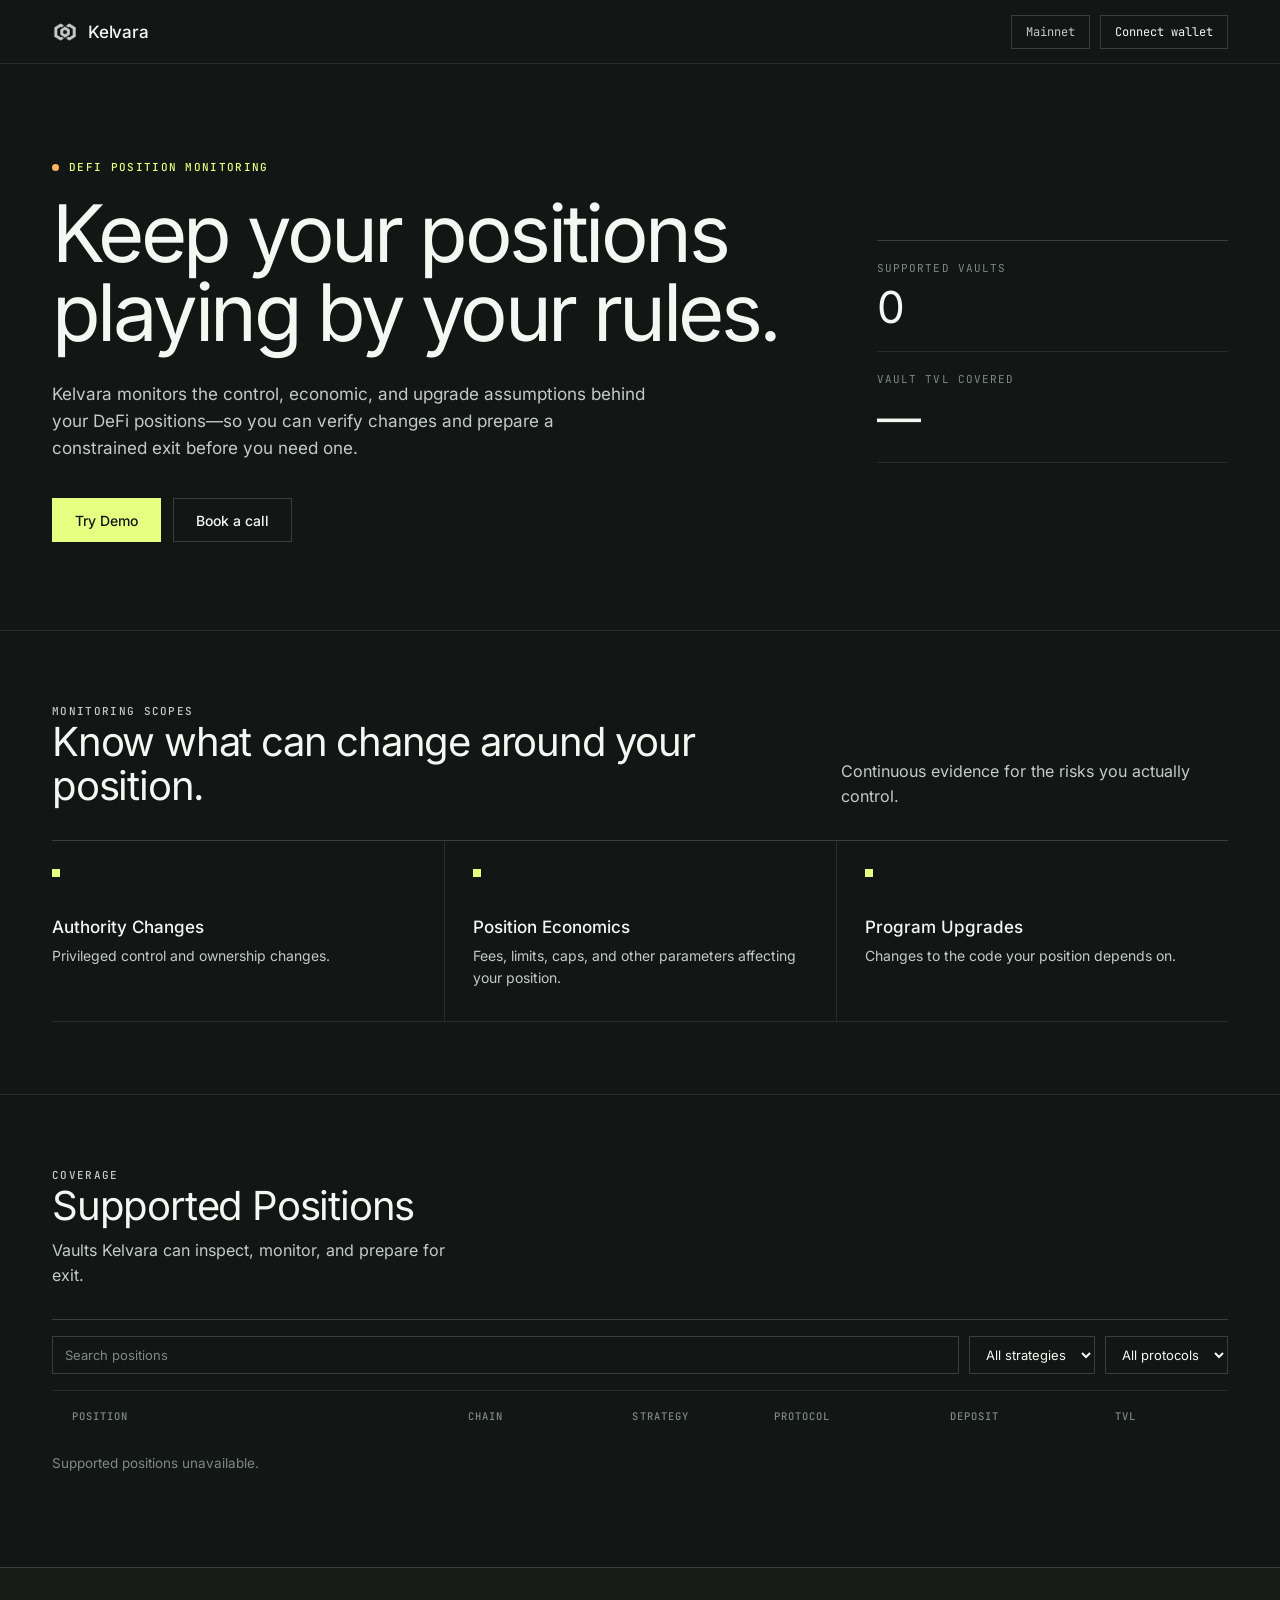
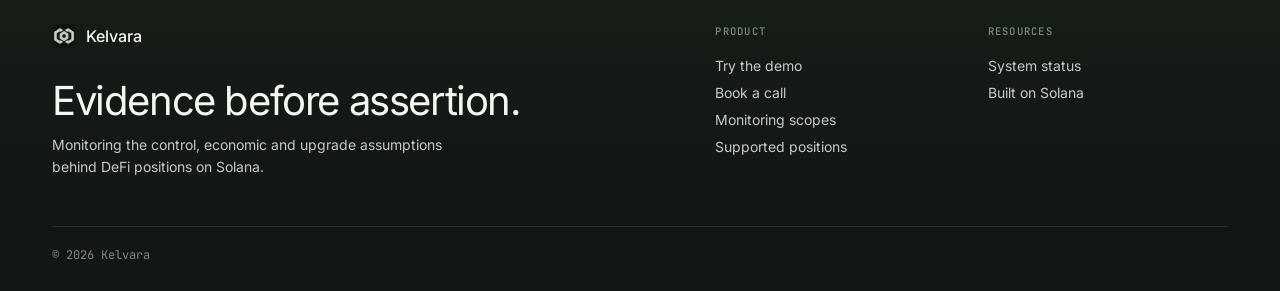
==== index.html @ 52c3aee7 "publish UI from kelvara-app b5fe3812583f861481643c2829b41bb8bdb9f8e6 Exported by scripts/generate-ui" ====
<!doctype html>
<html lang="en">
<head>
<meta charset="utf-8"><meta name="viewport" content="width=device-width,initial-scale=1">
<title>Kelvara — Monitoring critical onchain infrastructure.</title>
<link rel="icon" href="/icon.png" type="image/png">
<link rel="icon" href="/favicon.svg?v=theme-1" type="image/svg+xml">
<script src="/assets/posthog.js"></script>
<style>
/* Landing in the console's Carbon Plain theme: one Carbon surface, hairline rules, Citron accent, Inter and JetBrains Mono. */
@font-face{font-family:"Inter";font-weight:400;font-display:swap;src:url(/assets/fonts/inter-latin-400-normal.woff2) format("woff2")}
@font-face{font-family:"Inter";font-weight:500;font-display:swap;src:url(/assets/fonts/inter-latin-500-normal.woff2) format("woff2")}
@font-face{font-family:"JetBrains Mono";font-weight:400;font-display:swap;src:url(/assets/fonts/jetbrains-mono-latin-400-normal.woff2) format("woff2")}
@font-face{font-family:"JetBrains Mono";font-weight:500;font-display:swap;src:url(/assets/fonts/jetbrains-mono-latin-500-normal.woff2) format("woff2")}
:root{--night:#121716;--panel:#161c1a;--raise:#252D29;--bone:#F5F7F2;--text:#C4CBC6;--dim:#7D8983;--hair:rgba(196,203,198,.12);--hair2:rgba(196,203,198,.22);--accent:#E7FF81;--warn:#FFB45E;--alarm:#FF4D4D;--sans:"Inter",ui-sans-serif,system-ui,-apple-system,"Segoe UI",sans-serif;--mono:"JetBrains Mono",ui-monospace,SFMono-Regular,Menlo,monospace;--max:1240px;color-scheme:dark}
*{box-sizing:border-box}
html{scroll-behavior:smooth}
body{margin:0;background:var(--night);color:var(--text);font-family:var(--sans);-webkit-font-smoothing:antialiased}
a{color:inherit;text-decoration:none}
button,input,select{font:inherit;color:inherit}
:focus-visible{outline:2px solid var(--accent);outline-offset:2px}
.wrap{max-width:var(--max);margin:auto;padding:0 32px}

/* Top bar: wordmark, network tag and wallet, as in the console. */
.topbar{height:64px;border-bottom:1px solid var(--hair);display:flex;align-items:center;justify-content:space-between;max-width:none;padding:0 max(32px,calc((100% - var(--max))/2 + 32px))}
.wordmark{display:flex;align-items:center;gap:10px;font-weight:500;font-size:17px;color:var(--bone);letter-spacing:-.01em}
.mark{width:26px;height:26px;border-radius:6px}
.nav{display:flex;align-items:center;gap:10px}
.tag,.wallet-chip{display:inline-flex;align-items:center;min-height:34px;padding:0 14px;border:1px solid var(--hair2);border-radius:0;background:none;color:var(--bone);font:12px var(--mono);cursor:pointer}
.tag{color:var(--text)}
:is(.tag,.wallet-chip):hover{border-color:var(--accent)}
.wallet-control{display:flex;align-items:center;gap:8px}
.wallet-control>#wallet-chip-address{font:12px var(--mono);color:var(--text)}
.wallet-control>#wallet-disconnect{border:0;background:none;color:var(--dim);font:11px var(--mono);cursor:pointer}
.wallet-control>#wallet-disconnect:hover{color:var(--bone)}

/* Hero: statement on the left, live catalog figures on the right. */
.hero{display:grid;grid-template-columns:minmax(0,1.5fr) minmax(280px,.7fr);gap:72px;align-items:center;padding-top:96px;padding-bottom:88px}
.eyebrow,.kicker{display:flex;align-items:center;gap:10px;margin:0 0 20px;font:500 11px var(--mono);letter-spacing:.12em;text-transform:uppercase;color:var(--accent)}
.kicker{color:var(--dim);margin-bottom:14px}
.landing-health-dot{width:7px;height:7px;border-radius:50%;background:var(--dim)}
.landing-health-dot[data-state="running"]{background:var(--accent);box-shadow:0 0 0 3px rgba(231,255,129,.16)}
.landing-health-dot[data-state="error"]{background:var(--warn)}
h1{max-width:820px;margin:0;font-weight:400;font-size:clamp(44px,6.2vw,84px);line-height:1;letter-spacing:-.045em;color:var(--bone)}
.lead{max-width:600px;margin:28px 0 0;font-size:17px;line-height:1.6;color:var(--text)}
.hero-actions{display:flex;flex-wrap:wrap;align-items:center;gap:12px;margin-top:36px}
.button{display:inline-flex;align-items:center;justify-content:center;min-height:44px;padding:0 22px;border:1px solid var(--hair2);border-radius:0;background:none;color:var(--bone);font:500 14px var(--sans);cursor:pointer;transition:border-color .15s,background-color .15s,color .15s}
.button:hover{border-color:var(--accent)}
#live-demo{border-color:var(--accent);background:var(--accent);color:var(--night)}
#live-demo:hover{background:#f0ffad}
.button:disabled{opacity:.45;cursor:not-allowed}
.metric-stack{display:grid;border-top:1px solid var(--hair2)}
.metric{padding:20px 0 22px;border-bottom:1px solid var(--hair)}
.metric-label{display:block;font:11px var(--mono);letter-spacing:.1em;text-transform:uppercase;color:var(--dim)}
.metric strong{display:block;margin-top:10px;font-weight:400;font-size:44px;line-height:1;letter-spacing:-.03em;color:var(--bone)}
.metric small{display:block;margin-top:8px;font:12px var(--mono);color:var(--dim)}
.metric small:empty{display:none}

/* Sections: mono kicker, plain heading, hairline above. */
.section{border-top:1px solid var(--hair);padding:72px 0}
.section-head{display:flex;justify-content:space-between;align-items:end;gap:32px;margin-bottom:32px}
.section h2{margin:0;font-weight:400;font-size:clamp(28px,3.4vw,40px);line-height:1.1;letter-spacing:-.03em;color:var(--bone)}
.section-head p{max-width:400px;margin:0;color:var(--text);line-height:1.55}
.section-head>div>p:not(.kicker){margin-top:10px}

/* Monitoring scopes: three columns divided by hairlines. */
.scopes{display:grid;grid-template-columns:repeat(3,minmax(0,1fr));border-top:1px solid var(--hair2);border-bottom:1px solid var(--hair)}
.scope{padding:28px 28px 32px 0}
.scope+.scope{padding-left:28px;border-left:1px solid var(--hair)}
.scope-dot{display:block;width:8px;height:8px;background:var(--accent)}
.scope h3{margin:40px 0 8px;font-weight:500;font-size:17px;color:var(--bone)}
.scope p{margin:0;font-size:14px;line-height:1.55;color:var(--text)}

/* Supported positions catalog. */
.catalog{border-top:1px solid var(--hair2)}
.catalog-tools{display:flex;gap:10px;padding:16px 0;border-bottom:1px solid var(--hair)}
.catalog-tools input,.catalog-tools select{min-height:38px;padding:0 12px;border:1px solid var(--hair2);border-radius:0;background:var(--night);color:var(--bone);font-size:13px;outline:none}
.catalog-tools input{flex:1}
.catalog-tools input::placeholder{color:var(--dim)}
.catalog-tools :is(input,select):focus{border-color:var(--accent)}
.table{width:100%;border-collapse:separate;border-spacing:0 8px;margin-top:4px;table-layout:fixed}
.table th,.table td{padding:18px 16px;text-align:left;vertical-align:middle;font-size:13.5px;color:var(--bone)}
.table td{border-block:1px solid var(--hair);background:#161c1a;transition:background-color .15s,border-color .15s}
.table td:first-child{border-left:1px solid var(--hair)}
.table td:last-child{border-right:1px solid var(--hair)}
.table th{padding-top:6px;padding-bottom:0;font:500 10.5px var(--mono);letter-spacing:.1em;text-transform:uppercase;color:var(--dim)}
.table tbody tr:hover td{background:#1a211f;border-color:var(--hair2)}
.table tbody tr:hover td:first-child{box-shadow:inset 2px 0 0 var(--accent)}
.table td small{display:block;margin-top:4px;font:12px var(--mono);color:var(--dim)}
.table td>img,.table td>a>img{flex:0 0 28px;width:28px;height:28px;padding:0;border-radius:0;background:none;object-fit:contain}
.table td>a{display:inline-flex;align-items:center;gap:10px}
.table td>a:hover{color:var(--accent)}
.table td:nth-child(6){font:13.5px var(--mono)}
.inline-cell{display:inline-flex;align-items:center;gap:8px}
.inline-cell img{width:18px;height:18px}
.coverage-unknown{color:var(--dim);font-size:12px}
.mobile-position-list,.mobile-position-more{display:none}
.empty{padding:24px 0;font-size:13.5px;color:var(--dim)}
@media(min-width:761px){.table th:nth-child(1),.table td:nth-child(1){width:34%}
.table th:nth-child(2),.table td:nth-child(2){width:14%}
.table th:nth-child(3),.table td:nth-child(3){width:12%}
.table th:nth-child(4),.table td:nth-child(4){width:15%}
.table th:nth-child(5),.table td:nth-child(5){width:14%}
.table th:nth-child(6),.table td:nth-child(6){width:11%}
.table th:first-child{padding-left:20px}
.table td:first-child{position:relative;padding-left:72px}
.table td:first-child>img{position:absolute;left:20px;top:50%;width:38px;height:38px;padding:7px;transform:translateY(-50%)}
.table td:last-child{padding-right:20px}
.table td:first-child>span,.table td:first-child>small{display:block;white-space:nowrap;overflow:hidden;text-overflow:ellipsis}
.table td:nth-child(2),.table td:nth-child(4),.table td:nth-child(5){white-space:nowrap}
.table td:nth-child(2)>img,.table td:nth-child(5)>img{vertical-align:middle;margin-right:10px}
}

/* Footer: brand statement, product and resource links, then copyright and API status. */
.footer{border-top:1px solid var(--hair2);background:linear-gradient(180deg,rgba(231,255,129,.025),transparent 240px)}
.footer-inner{max-width:var(--max);margin:0 auto;padding:56px 32px 28px}
.footer-top{display:grid;grid-template-columns:minmax(0,1.2fr) minmax(0,1fr);gap:48px;padding-bottom:48px}
.footer-brand{display:inline-flex;align-items:center;gap:10px;font-weight:500;font-size:16px;color:var(--bone)}
.footer-brand img{width:24px;height:24px;border-radius:6px}
.footer-statement{margin:28px 0 12px;font-size:clamp(28px,3.2vw,40px);line-height:1.05;letter-spacing:-.035em;color:var(--bone)}
.footer-left .footer-copy{max-width:420px;font:14px/1.55 var(--sans);color:var(--text)}
.footer-cols{display:grid;grid-template-columns:repeat(2,minmax(0,1fr));gap:32px}
.footer-cols h3{margin:0 0 14px;font:500 10.5px var(--mono);letter-spacing:.12em;text-transform:uppercase;color:var(--dim)}
.footer-cols :is(a,button){display:flex;align-items:center;gap:8px;width:fit-content;padding:5px 0;border:0;background:none;color:var(--text);font-size:14px;text-align:left;cursor:pointer}
.footer-cols :is(a,button):hover{color:var(--accent)}
.footer-solana img{width:16px;height:12px;object-fit:contain}
.footer-bottom{display:flex;justify-content:space-between;align-items:center;gap:20px;padding-top:20px;border-top:1px solid var(--hair)}
.footer-copy{margin:0;font:12px var(--mono);color:var(--dim)}

/* Network and wallet dialogs, as in the console: labelled head, options with icon, copy and arrow. */
.wallet-modal{position:fixed;inset:0;z-index:10;display:grid;place-items:center;padding:16px;background:rgba(8,11,10,.76);backdrop-filter:blur(4px)}
.wallet-modal[hidden],.wallet-control [hidden]{display:none}
.wallet-panel{position:relative;width:min(460px,100%);border:1px solid var(--hair2);background:var(--panel);box-shadow:0 24px 60px rgba(0,0,0,.45)}
.panel-head{padding:22px 56px 18px 24px;border-bottom:1px solid var(--hair)}
.panel-head small{display:block;margin-bottom:8px;font:500 10.5px var(--mono);letter-spacing:.12em;text-transform:uppercase;color:var(--accent)}
.panel-head h2{margin:0;font-weight:400;font-size:22px;letter-spacing:-.02em;color:var(--bone)}
.panel-head p{margin:6px 0 0;font-size:13.5px;line-height:1.5;color:var(--text)}
.panel-head p:empty{display:none}
.wallet-options{display:grid;gap:2px;padding:8px}
.wallet-options button{display:grid;grid-template-columns:28px minmax(0,1fr) 16px;align-items:center;gap:14px;min-height:60px;padding:10px 14px;border:1px solid transparent;background:none;color:var(--bone);font-size:14.5px;text-align:left;cursor:pointer}
.wallet-options button:hover{border-color:var(--hair2);background:rgba(196,203,198,.035)}
.wallet-options button[aria-current="true"]{border-color:rgba(231,255,129,.45);background:rgba(231,255,129,.04)}
.wallet-options button[aria-current="true"] .option-arrow{font-size:0}
.wallet-options button[aria-current="true"] .option-arrow:before{content:"✓";font-size:14px;color:var(--accent)}
#wallet-selector .wallet-options button:after{content:"→";color:var(--dim)}
#wallet-selector .wallet-options button:hover:after{color:var(--accent)}
.wallet-options img{width:28px;height:28px}
.option-icon{display:grid;place-items:center;width:28px;height:28px;border:1px solid var(--hair2);color:var(--text)}
.option-icon svg{width:15px;height:15px;fill:none;stroke:currentColor;stroke-width:1.6}
.option-copy strong{display:block;font-weight:400;font-size:14.5px;color:var(--bone)}
.option-copy small{display:block;margin-top:3px;font:12px var(--mono);color:var(--dim)}
.option-arrow{text-align:right;color:var(--dim)}
.wallet-options button:hover :is(.option-arrow,.option-icon){color:var(--accent)}
#network-selector-status{margin:0;padding:0 24px 16px;font:12px var(--mono);color:var(--dim)}
#network-selector-status:empty{display:none}
.wallet-close{position:absolute;top:16px;right:16px;width:32px;height:32px;border:0;background:none;color:var(--dim);font-size:22px;cursor:pointer}
.wallet-close:hover{color:var(--bone)}

@media(max-width:1000px){.hero{grid-template-columns:1fr;gap:48px;padding-top:64px;padding-bottom:64px}
.metric-stack{grid-template-columns:repeat(2,minmax(0,1fr))}
.metric+.metric{padding-left:24px;border-left:1px solid var(--hair)}
}
@media(max-width:760px){.wrap{padding-left:20px;padding-right:20px}
.topbar{position:sticky;top:0;z-index:9;height:60px;padding:0 20px;background:rgba(18,23,22,.92);backdrop-filter:blur(12px)}
.tag{padding:0 10px}
.nav{gap:8px}
.wallet-chip{padding:0 12px}
.hero{padding-top:44px;padding-bottom:48px;gap:36px}
h1{font-size:40px}
.lead{margin-top:20px;font-size:16px}
.hero-actions{margin-top:28px}
.hero-actions .button{flex:1 1 140px;padding:0 14px;white-space:nowrap}
.metric strong{font-size:34px}
.section{padding:48px 0}
.section-head{display:block;margin-bottom:24px}
.section-head>p{margin-top:10px}
.scopes{grid-template-columns:1fr}
.scope,.scope+.scope{padding:22px 0;border-left:0}
.scope+.scope{border-top:1px solid var(--hair)}
.scope h3{margin-top:18px}
.catalog-tools,.table{display:none}
.mobile-position-list{display:grid;gap:8px;padding-top:16px}
.mobile-position-row{display:grid;grid-template-columns:38px minmax(0,1fr);gap:14px;align-items:center;padding:14px 16px;border:1px solid var(--hair);background:#161c1a}
.mobile-position-row img{width:38px;height:38px;padding:0;background:none;object-fit:contain}
.mobile-position-row strong,.mobile-position-row small{display:block}
.mobile-position-row strong{font-weight:400;font-size:15px;color:var(--bone)}
.mobile-position-row small{margin-top:4px;font:12px var(--mono);color:var(--dim)}
.mobile-position-more:not([hidden]){display:flex;align-items:center;justify-content:center;width:100%;min-height:44px;margin-top:16px;border:1px solid var(--hair2);background:none;color:var(--bone);font-size:14px;cursor:pointer}
.footer-inner{padding:40px 20px 24px}
.footer-top{grid-template-columns:1fr;gap:36px;padding-bottom:36px}
.footer-statement{margin-top:20px}
.footer-bottom{flex-direction:column;align-items:flex-start;gap:10px}
/* Phones: every control at least 44px tall. */
:is(.wordmark,.tag,.wallet-chip,.footer-brand){min-height:44px}
.footer-cols :is(a,button){min-height:44px;padding:0}
}
@media(prefers-reduced-motion:reduce){html{scroll-behavior:auto}
*{animation-duration:.01ms!important;transition-duration:.01ms!important}
}
</style></head>
<body>
<header class="topbar wrap"><a class="wordmark" href="https://kelvara.xyz" aria-label="Kelvara home"><img class="mark" src="/icon.png" alt="">Kelvara</a><nav class="nav"><button id="realm-label" class="tag" type="button" aria-haspopup="dialog" aria-controls="network-selector" aria-expanded="false">Select network</button><div class="wallet-control"><button class="wallet-chip" id="wallet-chip" type="button" aria-haspopup="dialog">Connect wallet</button><span id="wallet-chip-address" hidden></span><button id="wallet-disconnect" type="button" hidden>Disconnect</button></div></nav></header>
<div id="network-selector" class="wallet-modal" hidden role="dialog" aria-modal="true" aria-labelledby="network-selector-title"><div class="wallet-panel"><header class="panel-head"><small>Network context</small><h2 id="network-selector-title">Choose your network</h2><p>Pick where Kelvara reads positions from. Connect a wallet after choosing.</p></header><button id="network-selector-close" class="wallet-close" type="button" aria-label="Close network selector">×</button><div class="wallet-options network-options"><button type="button" data-network-context="mainnet"><span class="option-icon" aria-hidden="true"><svg viewBox="0 0 24 24"><circle cx="12" cy="12" r="8.5"/><path d="M3.8 10h16.4M3.8 14h16.4M12 3.5c2.2 2.3 3.3 5.1 3.3 8.5S14.2 18.2 12 20.5C9.8 18.2 8.7 15.4 8.7 12S9.8 5.8 12 3.5Z"/></svg></span><span class="option-copy"><strong>Mainnet</strong><small>Live Solana positions and monitoring</small></span><span class="option-arrow" aria-hidden="true">→</span></button><button type="button" data-network-context="devnet"><span class="option-icon" aria-hidden="true"><svg viewBox="0 0 24 24"><path d="M5 6.5h14v11H5z"/><path d="M8 10h8M8 14h5"/></svg></span><span class="option-copy"><strong>Devnet</strong><small>Solana test network</small></span><span class="option-arrow" aria-hidden="true">→</span></button><button type="button" data-network-context="devnet-demo"><span class="option-icon" aria-hidden="true"><svg viewBox="0 0 24 24"><path d="M12 3 20 7v10l-8 4-8-4V7l8-4Z"/><path d="m8.5 12 2.2 2.2 4.8-5"/></svg></span><span class="option-copy"><strong>Demo</strong><small>Guided test assets · No real value</small></span><span class="option-arrow" aria-hidden="true">→</span></button></div><p id="network-selector-status" role="status"></p></div></div>
<div id="wallet-selector" class="wallet-modal" hidden role="dialog" aria-modal="true" aria-labelledby="wallet-selector-title"><div class="wallet-panel"><header class="panel-head"><small>Wallet</small><h2 id="wallet-selector-title">Connect a wallet</h2><p id="wallet-selector-message">Select an installed Solana wallet.</p></header><button id="wallet-selector-close" class="wallet-close" type="button" aria-label="Close">×</button><div class="wallet-options"><button type="button" data-wallet="phantom"><img src="/assets/wallets/phantom.svg" alt="">Phantom</button><button type="button" data-wallet="solflare"><img src="/assets/wallets/solflare.svg" alt="">Solflare</button><button type="button" data-wallet="backpack"><img src="/assets/wallets/backpack.svg" alt="">Backpack</button></div></div></div>
<main>
<section class="hero wrap"><div><p class="eyebrow"><span id="landing-health-status" class="landing-health-dot" role="status" aria-label="Backend status: checking" data-state="loading"></span>DEFI POSITION MONITORING</p><h1>Keep your positions playing by your rules.</h1><p class="lead">Kelvara monitors the control, economic, and upgrade assumptions behind your DeFi positions—so you can verify changes and prepare a constrained exit before you need one.</p><div class="hero-actions"><button class="button" id="live-demo" type="button">Try Demo</button><a class="button" href="https://calendly.com/andrzej-santocki/30min" target="_blank" rel="noopener">Book a call</a></div></div><div class="metric-stack"><article class="metric"><span class="metric-label">Supported vaults</span><strong id="vault-count" aria-live="polite" aria-busy="true">—</strong></article><article class="metric"><span class="metric-label">Vault TVL covered</span><strong id="vault-tvl" aria-live="polite" aria-busy="true">—</strong><small id="vault-tvl-asof"></small></article></div></section>
<section class="section" id="scopes"><div class="wrap"><div class="section-head"><div><p class="kicker">MONITORING SCOPES</p><h2>Know what can change around your position.</h2></div><p>Continuous evidence for the risks you actually control.</p></div><div class="scopes"><article class="scope scope-authority"><span class="scope-dot" aria-hidden="true"></span><h3>Authority Changes</h3><p>Privileged control and ownership changes.</p></article><article class="scope scope-economics"><span class="scope-dot" aria-hidden="true"></span><h3>Position Economics</h3><p>Fees, limits, caps, and other parameters affecting your position.</p></article><article class="scope scope-program"><span class="scope-dot" aria-hidden="true"></span><h3>Program Upgrades</h3><p>Changes to the code your position depends on.</p></article></div></div></section>
<section class="section" id="assets"><div class="wrap"><div class="section-head"><div><p class="kicker">COVERAGE</p><h2>Supported Positions</h2><p>Vaults Kelvara can inspect, monitor, and prepare for exit.</p></div></div><div class="catalog"><div class="catalog-tools"><input id="asset-search" data-search type="search" placeholder="Search positions" aria-label="Search positions"><select id="type-filter" aria-label="Strategy filter"><option value="">All strategies</option><option value="RWA Yield">RWA Yield</option></select><select id="protocol-filter" aria-label="Protocol filter"><option value="">All protocols</option><option value="Kamino">Kamino</option></select></div><table class="table"><thead><tr><th>Position</th><th>Chain</th><th>Strategy</th><th>Protocol</th><th>Deposit</th><th>TVL</th></tr></thead><tbody id="asset-list"></tbody></table><div id="mobile-position-list" class="mobile-position-list" aria-label="Supported positions"></div><button id="mobile-position-more" class="mobile-position-more" type="button">View all supported positions</button><div class="empty" id="no-results" hidden>No assets match these filters.</div><p class="empty" id="catalog-status" role="status" hidden></p></div></div></section>
</main><footer class="footer"><div class="footer-inner"><div class="footer-top"><div class="footer-left"><a class="footer-brand" href="/"><img src="/icon.png" alt="">Kelvara</a><p class="footer-statement">Evidence before assertion.</p><p class="footer-copy">Monitoring the control, economic and upgrade assumptions behind DeFi positions on Solana.</p></div><nav class="footer-cols" aria-label="Footer"><div><h3>Product</h3><button type="button" data-landing-demo>Try the demo</button><a href="https://calendly.com/andrzej-santocki/30min" target="_blank" rel="noopener">Book a call</a><a href="#scopes">Monitoring scopes</a><a href="#assets">Supported positions</a></div><div><h3>Resources</h3><a href="https://status.kelvara.xyz/" target="_blank" rel="noopener noreferrer">System status</a><a class="footer-solana" href="https://solana.com" target="_blank" rel="noopener noreferrer"><span>Built on Solana</span><img src="/assets/networks/solana.svg" alt=""></a></div></nav></div><div class="footer-bottom"><span class="footer-copy">© <span data-current-year></span> Kelvara</span></div></div></footer>
<script data-wallet-module>
(()=>{const q=s=>document.querySelector(s), modal=q('#wallet-selector'), networkModal=q('#network-selector'), msg=q('#wallet-selector-message'), chip=q('#wallet-chip'), addr=q('#wallet-chip-address'), off=q('#wallet-disconnect'), realm=q('#realm-label'), LANDING_CONTEXT_KEY='kelvara_landing_context',CONTEXTS={mainnet:{network:'mainnet-beta',mode:'normal',catalogId:'mainnet-beta'},devnet:{network:'devnet',mode:'normal',catalogId:'devnet'},'devnet-demo':{network:'devnet',mode:'demo',catalogId:'devnet-demo'}},GENESIS={"mainnet-beta":"5eykt4UsFv8P8NJdTREpY1vzqKqZKvdpKuc147dw2N9d",devnet:"EtWTRABZaYq6iMfeYKouRu166VU2xqa1wcaWoxPkrZBG"};let current=null,network=null,mode=null,currentContext=null;
function readContext(){try{const id=sessionStorage.getItem(LANDING_CONTEXT_KEY);return CONTEXTS[id]?{id,...CONTEXTS[id]}:{id:'mainnet',...CONTEXTS.mainnet}}catch{return {id:'mainnet',...CONTEXTS.mainnet}}}
const DISCONNECT_TIMEOUT=10000;let disconnectBlocked=false,disconnectBarrier=null,disconnectGeneration=0,networkGeneration=0;function clearNetworkState(){sessionStorage.removeItem('kelvara_handoff');sessionStorage.removeItem('kelvara_app_session');sessionStorage.removeItem('kelvara_auth_token');localStorage.removeItem('kelvara_prod_monitor_wallet');localStorage.removeItem('kelvara_prod_wallet');localStorage.removeItem('kelvara_pending_nonce_accounts')}function persistedProvider(){for(const key of ['kelvara_app_session','kelvara_handoff']){let record;try{record=JSON.parse(sessionStorage.getItem(key)||'null')}catch{continue}const expectedGenesis=network&&GENESIS[network],source=record?.source,wallet=record?.wallet;if(!expectedGenesis||record?.network!==network||record?.genesisHash!==expectedGenesis||typeof wallet!=='string'||typeof source!=='string')continue;const p=provider(source);if(p&&p.isConnected!==false&&p.publicKey&&p.publicKey.toString()===wallet)return p}return null}function clearLiveProvider(){const previous=current||persistedProvider();current=null;addr.hidden=true;addr.textContent='';off.hidden=true;chip.textContent='Connect wallet';clearNetworkState();if(!previous?.disconnect)return Promise.resolve(true);disconnectBlocked=true;const generation=++disconnectGeneration;let result;try{result=previous.disconnect()}catch{result=Promise.reject(new Error('wallet_disconnect_failed'))}const barrier=Promise.race([Promise.resolve(result),new Promise((_,reject)=>setTimeout(()=>reject(new Error('wallet_disconnect_timeout')),DISCONNECT_TIMEOUT))]);disconnectBarrier=barrier;barrier.then(()=>{if(disconnectBarrier!==barrier||generation!==disconnectGeneration)return;disconnectBarrier=null;disconnectBlocked=false},()=>{if(disconnectBarrier!==barrier||generation!==disconnectGeneration)return;disconnectBarrier=null;disconnectBlocked=true;const status=q('#network-selector-status');if(status)status.textContent='Disconnect failed or timed out. Reload the page or manually disconnect the wallet.'});return barrier}function markNetwork(contextId){document.querySelectorAll('#network-selector [data-network-context]').forEach(button=>button.setAttribute('aria-current',String(button.dataset.networkContext===contextId)))}function exposeContext(contextId){const selected=CONTEXTS[contextId];if(!selected)return false;sessionStorage.setItem(LANDING_CONTEXT_KEY,contextId);currentContext={id:contextId,...selected};network=selected.network;mode=selected.mode;realm.textContent=contextId==='devnet-demo'?'Demo':contextId==='devnet'?'Devnet':'Mainnet';markNetwork(contextId);q('#network-selector-status').textContent=contextId==='devnet-demo'?'Demo catalog.':network==='devnet'?'Devnet catalog.':'Mainnet catalog.';closeNetwork();if(window.dispatchEvent&&typeof CustomEvent==='function')window.dispatchEvent(new CustomEvent('kelvara-context-selected',{detail:currentContext}));return true}function setNetwork(contextId){const selected=CONTEXTS[contextId];if(!selected)return false;if(currentContext?.id===contextId)return exposeContext(contextId);if(disconnectBlocked||disconnectBarrier)return false;++networkGeneration;closeNetwork();const owned=current||persistedProvider();if(!owned){clearNetworkState();return exposeContext(contextId)}const barrier=clearLiveProvider();if(!barrier||typeof barrier.then!=='function')return exposeContext(contextId);barrier.then(()=>{disconnectBarrier=null;disconnectBlocked=false;exposeContext(contextId)},()=>{});return true}
sessionStorage.removeItem('kelvara_static_demo');currentContext=readContext();network=currentContext.network;mode=currentContext.mode;realm.textContent=currentContext.id==='devnet-demo'?'Demo':currentContext.id==='devnet'?'Devnet':'Mainnet';markNetwork(currentContext.id);closeNetwork();window.KelvaraLandingContext={get:()=>currentContext};const networkSelector=q('#network-selector');if(networkSelector)networkSelector.querySelectorAll('[data-network-context]').forEach(button=>button.onclick=()=>button.dataset.networkContext==='devnet-demo'?q('#live-demo')?.click():setNetwork(button.dataset.networkContext));realm.onclick=openNetwork;
function provider(kind){if(kind==='phantom')return window.phantom?.solana||(window.solana?.isPhantom?window.solana:null);if(kind==='solflare')return window.solflare||(window.solana?.isSolflare?window.solana:null);if(kind==='backpack')return window.backpack?.solana||window.backpack||(window.solana?.isBackpack?window.solana:null);return null}function connectedProvider(){const candidates=[window.phantom?.solana,window.solflare,window.backpack?.solana,window.backpack,window.solana];for(const p of candidates){if(p&&p.isConnected!==false&&p.publicKey)return p}return null}
function close(){modal.hidden=true} function open(){modal.hidden=false;msg.textContent='Select an installed Solana wallet.'} function closeNetwork(){networkModal.hidden=true;if(realm?.setAttribute)realm.setAttribute('aria-expanded','false')} function openNetwork(){networkModal.hidden=false;if(realm?.setAttribute)realm.setAttribute('aria-expanded','true')} const apiUrl=path=>['127.0.0.1','localhost'].includes(location.hostname)?path:`https://api.kelvara.xyz${path}`;
function validateAuthenticatedDevnetPortfolio(value){if(!value||typeof value!=='object'||Array.isArray(value))throw Error('Devnet portfolio unavailable.');const allowed=['network','genesisHash','sourceStatus','positions','safeguards','protocolStatuses','coverage'],required=['network','genesisHash','sourceStatus','positions','safeguards','protocolStatuses'],statuses=['canonical_devnet_empty_read_only','canonical_devnet_live_read_only'];if(Object.keys(value).some(key=>!allowed.includes(key))||!required.every(key=>Object.hasOwn(value,key))||value.network!=='devnet'||value.genesisHash!==GENESIS.devnet||!statuses.includes(value.sourceStatus))throw Error('Devnet portfolio unavailable.');for(const field of ['positions','safeguards','protocolStatuses'])if(!Array.isArray(value[field])||value[field].length>100)throw Error('Devnet portfolio unavailable.');if(value.positions.some(position=>!position||typeof position!=='object'||Array.isArray(position)||position.chain!=='solana'||position.network!=='devnet'||typeof position.targetId!=='string'||!position.targetId.startsWith('solana:devnet:')||/mainnet/i.test(JSON.stringify(position))))throw Error('Devnet portfolio unavailable.');return value}
function validateDevnetReadOnlyDemo(value){validateAuthenticatedDevnetPortfolio(value);const keys=['network','genesisHash','sourceStatus','positions','safeguards','protocolStatuses'];if(Object.keys(value).sort().join(',')!==keys.sort().join(',')||value.sourceStatus!=='canonical_devnet_empty_read_only'||value.positions.length||value.safeguards.length||value.protocolStatuses.length)throw Error('Devnet demo unavailable.');return value}
async function readJsonResponse(response,label){if(!response||!response.ok)throw Error(`${label} unavailable.`);let value;try{value=await response.json()}catch{throw Error(`${label} unavailable.`)}if(!value||typeof value!=='object')throw Error(`${label} unavailable.`);return value}
async function connect(kind){/* challenge(network=devnet); mode=demo; attemptContext.mode */const clear=()=>{sessionStorage.removeItem('kelvara_handoff');sessionStorage.removeItem('kelvara_app_session');sessionStorage.removeItem('kelvara_auth_token');localStorage.removeItem('kelvara_prod_monitor_wallet')};if(!network){clear();if(!networkModal){return}else{networkModal.hidden=false;return}}if(disconnectBlocked){msg.textContent='Disconnect is still settling. Connect again after the wallet disconnect completes.';return}const attemptGeneration=networkGeneration,attemptContext=currentContext,attemptNetwork=attemptContext.network,attemptMode=attemptContext.mode,isCurrent=()=>networkGeneration===attemptGeneration&&currentContext===attemptContext,label=kind[0].toUpperCase()+kind.slice(1);const p=provider(kind);if(!p?.connect){msg.textContent=label+' not detected. Install or unlock the browser extension, then try again.';return}try{clear();msg.textContent='Connecting wallet…';const result=await p.connect();if(!isCurrent())return;const key=(result.publicKey||p.publicKey)?.toString();if(!key||p.isConnected===false||!p.isConnected||!p.publicKey||p.publicKey.toString()!==key)throw Error('Wallet did not establish an active session.');current=p;msg.textContent='Signing authentication…';const challengeResponse=await fetch(apiUrl('/api/auth/challenge'),{method:'POST',headers:{'content-type':'application/json','x-kelvara-network':attemptNetwork},body:JSON.stringify({wallet:key,network:attemptNetwork,demoMode:attemptMode==='demo'}),});if(!isCurrent())return;const challenge=await readJsonResponse(challengeResponse,'Authentication challenge');if(!isCurrent())return;if(typeof challenge.message!=='string'||!challenge.message||challenge.message.length>4096||challenge.network!==attemptNetwork||challenge.genesisHash!==GENESIS[attemptNetwork]||challenge.demoMode!==(attemptMode==='demo'))throw Error('Authentication challenge unavailable.');const signed=await p.signMessage(new TextEncoder().encode(challenge.message),'utf8');if(!isCurrent())return;const bytes=signed.signature||signed;let binary='';for(let i=0;i<bytes.length;i++)binary+=String.fromCharCode(bytes[i]);const signature=btoa(binary);const verifyResponse=await fetch(apiUrl('/api/auth/verify'),{method:'POST',headers:{'content-type':'application/json','x-kelvara-network':attemptNetwork},body:JSON.stringify({wallet:key,message:challenge.message,signature,network:attemptNetwork,demoMode:attemptMode==='demo'})});if(!isCurrent())return;const session=await readJsonResponse(verifyResponse,'Wallet authentication');if(!isCurrent())return;if(typeof session.token!=='string'||!session.token||session.network!==attemptNetwork||session.genesisHash!==challenge.genesisHash)throw Error('Wallet authentication failed.');msg.textContent='Loading position…';const inspectionUrl='/api/portfolio/'+encodeURIComponent(key)+`?network=${encodeURIComponent(attemptNetwork)}`;const inspectResponse=await fetch(apiUrl(inspectionUrl),{headers:{authorization:'Bearer '+session.token,'x-kelvara-network':attemptNetwork,'x-kelvara-genesis':session.genesisHash}});if(!isCurrent())return;const inspection=await readJsonResponse(inspectResponse,'Initial position inspection');if(!isCurrent())return;if(attemptNetwork==='devnet')validateAuthenticatedDevnetPortfolio(inspection);if(!isCurrent())return;sessionStorage.setItem('kelvara_handoff',JSON.stringify({wallet:key,source:kind,token:session.token,network:attemptNetwork,mode:attemptMode,demoMode:attemptMode==='demo',genesisHash:session.genesisHash,evidence:inspection}));sessionStorage.setItem('kelvara_network_context',attemptMode==='demo'?'devnet-demo':attemptNetwork);addr.hidden=false;addr.textContent=key.slice(0,4)+'…'+key.slice(-4);chip.textContent=label+' connected';off.hidden=false;if(!isCurrent())return;const destination=attemptMode==='demo'?'/app.html?network=devnet&mode=demo':'/app.html';location.replace(destination)}catch(e){if(!isCurrent())return;clear();msg.textContent=e.message||'Connection not completed.'}}
chip.onclick=()=>network?open():openNetwork();const demoButton=q('#live-demo');if(demoButton)demoButton.onclick=()=>{setNetwork('devnet-demo');sessionStorage.setItem('kelvara_network_context','devnet-demo');location.assign('/app.html?demo=sample')};document.querySelectorAll('[data-landing-demo]').forEach(button=>button.onclick=()=>demoButton?.click());off.onclick=async()=>{try{await current?.disconnect()}catch{}current=null;addr.hidden=true;off.hidden=true;chip.textContent='Connect wallet';close()};q('#wallet-selector-close').onclick=close;const networkClose=q('#network-selector-close');if(networkClose)networkClose.onclick=closeNetwork;modal.onclick=e=>{if(e.target===modal)close()};networkModal.onclick=e=>{if(e.target===networkModal&&network)closeNetwork()};document.addEventListener('keydown',e=>{if(e.key==='Escape'){if(!networkModal.hidden)closeNetwork();else close()}});document.querySelectorAll('[data-wallet]').forEach(b=>b.onclick=()=>connect(b.dataset.wallet));})();
</script>
<script data-positions-module>
(()=>{const apiUrl=path=>['127.0.0.1','localhost'].includes(location.hostname)?path:`https://api.kelvara.xyz${path}`,API=apiUrl('/api/supported-positions?network='),METRICS_KEY='kelvara_performance_metrics_v1',NETWORKS=new Set(['mainnet-beta','devnet']),PROTOCOL_ICONS=new Set(['kamino','steakhouse']),TOKEN_ICONS=new Set(['solana','usdc','usdg','usdt']),keys=['targetId','chain','network','protocolId','resourceType','address','displayName','strategy','protocolUrl','protocolIconKey','token','shareMint','metricsAdapter','monitoring','tvl'],tokenKeys=['mint','symbol','iconKey'],adapterKeys=['id','version'],monitorKeys=['state','activeRuleCount'],tvlKeys=['state','value','currency','observedAt','source'],states=new Set(['provisioning','ready','degraded']),tvlStates=new Set(['unknown','unavailable','stale','current']),q=s=>document.querySelector(s),list=q('#asset-list'),empty=q('#no-results'),status=q('#catalog-status'),search=q('#asset-search'),type=q('#type-filter'),protocol=q('#protocol-filter'),count=q('#vault-count'),tvl=q('#vault-tvl'),tvlAsOf=q('#vault-tvl-asof'),mobileList=q('#mobile-position-list'),mobileMore=q('#mobile-position-more');let positions=[],rejectedCount=0,generation=0,mobileExpanded=false;const iconPath=(kind,key)=>`/assets/${kind}/${encodeURIComponent(key)}.svg`;function image(parent,src){const n=document.createElement('img');n.src=src;n.alt='';n.width=24;n.height=24;parent.appendChild(n);return n}function money(value){return new Intl.NumberFormat('en-US',{style:'currency',currency:'USD',notation:'compact',maximumFractionDigits:0}).format(Number(value))}
function exact(o,allowed){return o&&typeof o==='object'&&!Array.isArray(o)&&Object.keys(o).sort().join('|')===allowed.slice().sort().join('|')}
function str(v){return typeof v==='string'&&v.length>0&&v.length<=4096} function nullable(v){return v===null||str(v)}
function solana(v){return typeof v==='string'&&/^[1-9A-HJ-NP-Za-km-z]{32,44}$/.test(v)}
function kaminoUrl(v,address){return v===`https://app.kamino.finance/explore/vaults/${address}`||typeof v==='string'&&/^https:\/\/kamino\.com\/earn\/(?:institutional(?:\/[a-z0-9]+(?:-[a-z0-9]+)*)?|lend\/[a-z0-9]+(?:-[a-z0-9]+)*(?:\/vault-overview)?)\/?$/.test(v)}
function observed(v){return typeof v==='string'&&/^\d{4}-\d{2}-\d{2}T\d{2}:\d{2}:\d{2}\.\d{3}Z$/.test(v)&&!Number.isNaN(Date.parse(v))}
function positiveDecimal(v){return typeof v==='string'&&/^(?:0|[1-9]\d*)(?:\.\d+)?$/.test(v)&&Number.isFinite(Number(v))&&Number(v)>=0}
function validatePosition(p){const id=`${p?.chain}:${p?.network}:${p?.protocolId}:${p?.resourceType}:${p?.address}`,tv=p?.tvl||{};if(!exact(p,keys)||!str(p.targetId)||p.targetId!==id||p.chain!=='solana'||!str(p.network)||p.protocolId!=='kamino'||p.resourceType!=='kvault'||!solana(p.address)||!str(p.displayName)||!['Yield','RWA Yield'].includes(p.strategy)||!kaminoUrl(p.protocolUrl,p.address)||!PROTOCOL_ICONS.has(p.protocolIconKey)||!exact(p.token,tokenKeys)||!solana(p.token.mint)||!str(p.token.symbol)||!TOKEN_ICONS.has(p.token.iconKey)||!solana(p.shareMint)||!exact(p.metricsAdapter,adapterKeys)||!str(p.metricsAdapter.id)||!Number.isSafeInteger(p.metricsAdapter.version)||p.metricsAdapter.version<1||!exact(p.monitoring,monitorKeys)||!states.has(p.monitoring.state)||!Number.isInteger(p.monitoring.activeRuleCount)||p.monitoring.activeRuleCount<1||!exact(p.tvl,tvlKeys)||tv.state!=='current'||tv.currency!=='USD'||!str(tv.source)||!positiveDecimal(tv.value)||!observed(tv.observedAt))throw Error('Supported positions unavailable.');return p}
function validateCatalog(v,network){if(!exact(v,['network','positions'])||v.network!==network||!Array.isArray(v.positions)||v.positions.length>100)throw Error('Supported positions unavailable.');const ids=new Set(),positions=[];let rejectedCount=0;for(const row of v.positions){try{const p=validatePosition(row);if(p.network!==network||ids.has(p.targetId))throw Error('Supported positions unavailable.');ids.add(p.targetId);positions.push(p)}catch{rejectedCount++}}return{positions,rejectedCount}}
function text(parent,value,tag='span'){const n=document.createElement(tag);n.textContent=value;parent.appendChild(n);return n}function cell(tr,label){const td=document.createElement('td');td.dataset.label=label;tr.appendChild(td);return td}
function render(){mobileList.replaceChildren();const mobilePositions=mobileExpanded?positions:positions.slice(0,5);mobilePositions.forEach(p=>{const row=document.createElement('article');row.className='mobile-position-row';image(row,iconPath('protocols',p.protocolIconKey));const identity=document.createElement('div');text(identity,p.displayName,'strong');text(identity,'Kamino · Solana','small');row.appendChild(identity);mobileList.appendChild(row)});mobileMore.hidden=positions.length<=5||mobileExpanded;[ [type,new Set(positions.map(p=>p.strategy))],[protocol,new Set(positions.map(p=>p.protocolId))] ].forEach(([select,values])=>{const current=select.value;select.replaceChildren();text(select,'All '+(select===type?'strategies':'protocols'),'option').value='';values.forEach(value=>text(select,value,'option'));select.value=current});list.replaceChildren();const needle=(search.value||'').toLowerCase(),shown=positions.filter(p=>(!needle||[p.displayName,p.address,p.protocolId,p.token.symbol].join(' ').toLowerCase().includes(needle))&&(!type.value||p.strategy===type.value)&&(!protocol.value||p.protocolId===protocol.value));shown.forEach(p=>{const tr=document.createElement('tr');tr.dataset.name=p.displayName;tr.dataset.type=p.strategy;tr.dataset.protocol=p.protocolId;let td=cell(tr,'Position');image(td,iconPath('protocols',p.protocolIconKey));text(td,p.displayName);text(td,'Kamino · Solana','small');td=cell(tr,'Chain');image(td,iconPath('networks','solana'));text(td,'Solana');td=cell(tr,'Strategy');text(td,p.strategy);td=cell(tr,'Protocol');const link=document.createElement('a');link.href=p.protocolUrl;link.target='_blank';link.rel='noopener noreferrer';image(link,iconPath('protocols',p.protocolId));text(link,'Kamino');td.appendChild(link);td=cell(tr,'Deposit');image(td,iconPath('tokens',p.token.iconKey));text(td,p.token.symbol);td=cell(tr,'TVL');text(td,money(p.tvl.value));list.appendChild(tr)});empty.hidden=shown.length!==0;empty.textContent=positions.length?'No assets match these filters.':'No supported positions returned.';status.hidden=rejectedCount===0;status.textContent=rejectedCount===0?'':`${rejectedCount} catalog ${rejectedCount===1?'row':'rows'} rejected as malformed.`;count.textContent=String(positions.length);count.setAttribute('aria-busy','false');const priced=positions.filter(p=>p.tvl?.state==='current'&&Number.isFinite(Number(p.tvl.value))),asOf=priced.map(p=>p.tvl.observedAt).filter(Boolean).sort()[0];tvl.textContent=priced.length?money(priced.reduce((sum,p)=>sum+Number(p.tvl.value),0)):'—';tvl.setAttribute('aria-busy','false');tvlAsOf.textContent=priced.length?`Across ${priced.length} of ${positions.length} vaults${asOf?` · as of ${new Date(asOf).toLocaleDateString('en-US',{month:'short',day:'numeric',year:'numeric'})}`:''}`:''}
function recordMetric(route,sample){let state;try{state=JSON.parse(sessionStorage.getItem(METRICS_KEY)||'null')}catch{}if(!state||state.version!==1||!state.routes||typeof state.routes!=='object')state={version:1,routes:{}};const current=state.routes[route]||{metrics:{},last:{}};for(const[name,value]of Object.entries(sample)){if(typeof value==='number'&&Number.isFinite(value)){const old=current.metrics[name]||{count:0,sum:0,average:0,min:value,max:value},count=old.count+1,sum=Math.round((old.sum+value)*100)/100;current.metrics[name]={count,sum,average:Math.round(sum/count*100)/100,min:Math.min(old.min,value),max:Math.max(old.max,value)}}else if(typeof value==='string'&&value.length<=64)current.last[name]=value}state.routes[route]=current;try{sessionStorage.setItem(METRICS_KEY,JSON.stringify(state))}catch{}if(['127.0.0.1','localhost'].includes(location.hostname)||localStorage.getItem('kelvara_debug_metrics')==='1'){const total=current.metrics.totalMs,backend=current.metrics.backendTotalMs,parts=[`[Kelvara Performance] ${route}`,`samples ${total?.count||backend?.count||0}`];if(total)parts.push(`browser avg ${total.average} ms`);if(backend)parts.push(`backend avg ${backend.average} ms`);console.log(parts.join(' | '),{route,...current})}}
function timing(header){const result={};for(const item of String(header||'').split(',')){const match=item.trim().match(/^([a-z][a-zA-Z0-9]{0,31});dur=(\d+(?:\.\d+)?)$/);if(match)result[`${match[1]==='total'?'backendTotal':match[1]}Ms`]=Number(match[2])}return result}
async function load(network){const requestGeneration=++generation;positions=[];rejectedCount=0;list.replaceChildren();mobileList.replaceChildren();mobileMore.hidden=true;count.textContent='—';count.setAttribute('aria-busy','true');tvl.textContent='—';tvl.setAttribute('aria-busy','true');tvlAsOf.textContent='';empty.hidden=true;status.hidden=true;status.textContent='';if(!NETWORKS.has(network)){count.textContent='0';count.setAttribute('aria-busy','false');tvl.setAttribute('aria-busy','false');empty.hidden=false;empty.textContent='Select a network to load supported positions.';return}try{const started=performance.now(),r=await fetch(API+encodeURIComponent(network));if(!r.ok)throw Error();const next=validateCatalog(await r.json(),network);recordMetric('catalog',{totalMs:performance.now()-started,...timing(r.headers?.get?.('server-timing')),rowCount:next.positions.length,rejectedRowCount:next.rejectedCount,status:String(r.status||200),requestId:r.headers?.get?.('x-request-id')||''});if(requestGeneration!==generation)return;positions=next.positions;rejectedCount=next.rejectedCount;render()}catch(e){if(requestGeneration!==generation)return;count.textContent='0';count.setAttribute('aria-busy','false');tvl.setAttribute('aria-busy','false');empty.hidden=false;empty.textContent='Supported positions unavailable.'}}
window.KelvaraPositions={validateCatalog,load};
const landingHealth=document.querySelector('#landing-health-status');
function setLandingHealth(state){if(!landingHealth)return;landingHealth.dataset.state=state;const labels={loading:'Backend status: checking',running:'Backend status: running',error:'Backend status: unavailable'};landingHealth.setAttribute('aria-label',labels[state]||labels.error)}
fetch(apiUrl('/healthz'),{headers:{Accept:'application/json'}}).then(r=>{if(!r.ok)throw Error('health');return r.json().catch(()=>({}))}).then(()=>setLandingHealth('running')).catch(()=>setLandingHealth('error'));
mobileMore.onclick=()=>{mobileExpanded=true;render()};[search,type,protocol].forEach(x=>x.addEventListener('input',render));window.addEventListener('kelvara-network-selected',e=>load(e.detail));const initial=sessionStorage.getItem('kelvara_network_context')||'mainnet-beta';load(initial);
})();
</script>
<script>document.querySelectorAll('[data-current-year]').forEach(node=>node.textContent=String(new Date().getFullYear()))</script>
<script type="module">import{publishUiVersion}from'/ui-version.js';publishUiVersion({scriptUrl:new URL('/app.js?v=protection-scope-20261013-2',location.href).href,healthUrl:new URL('/healthz',location.href).href});</script>
</body></html>
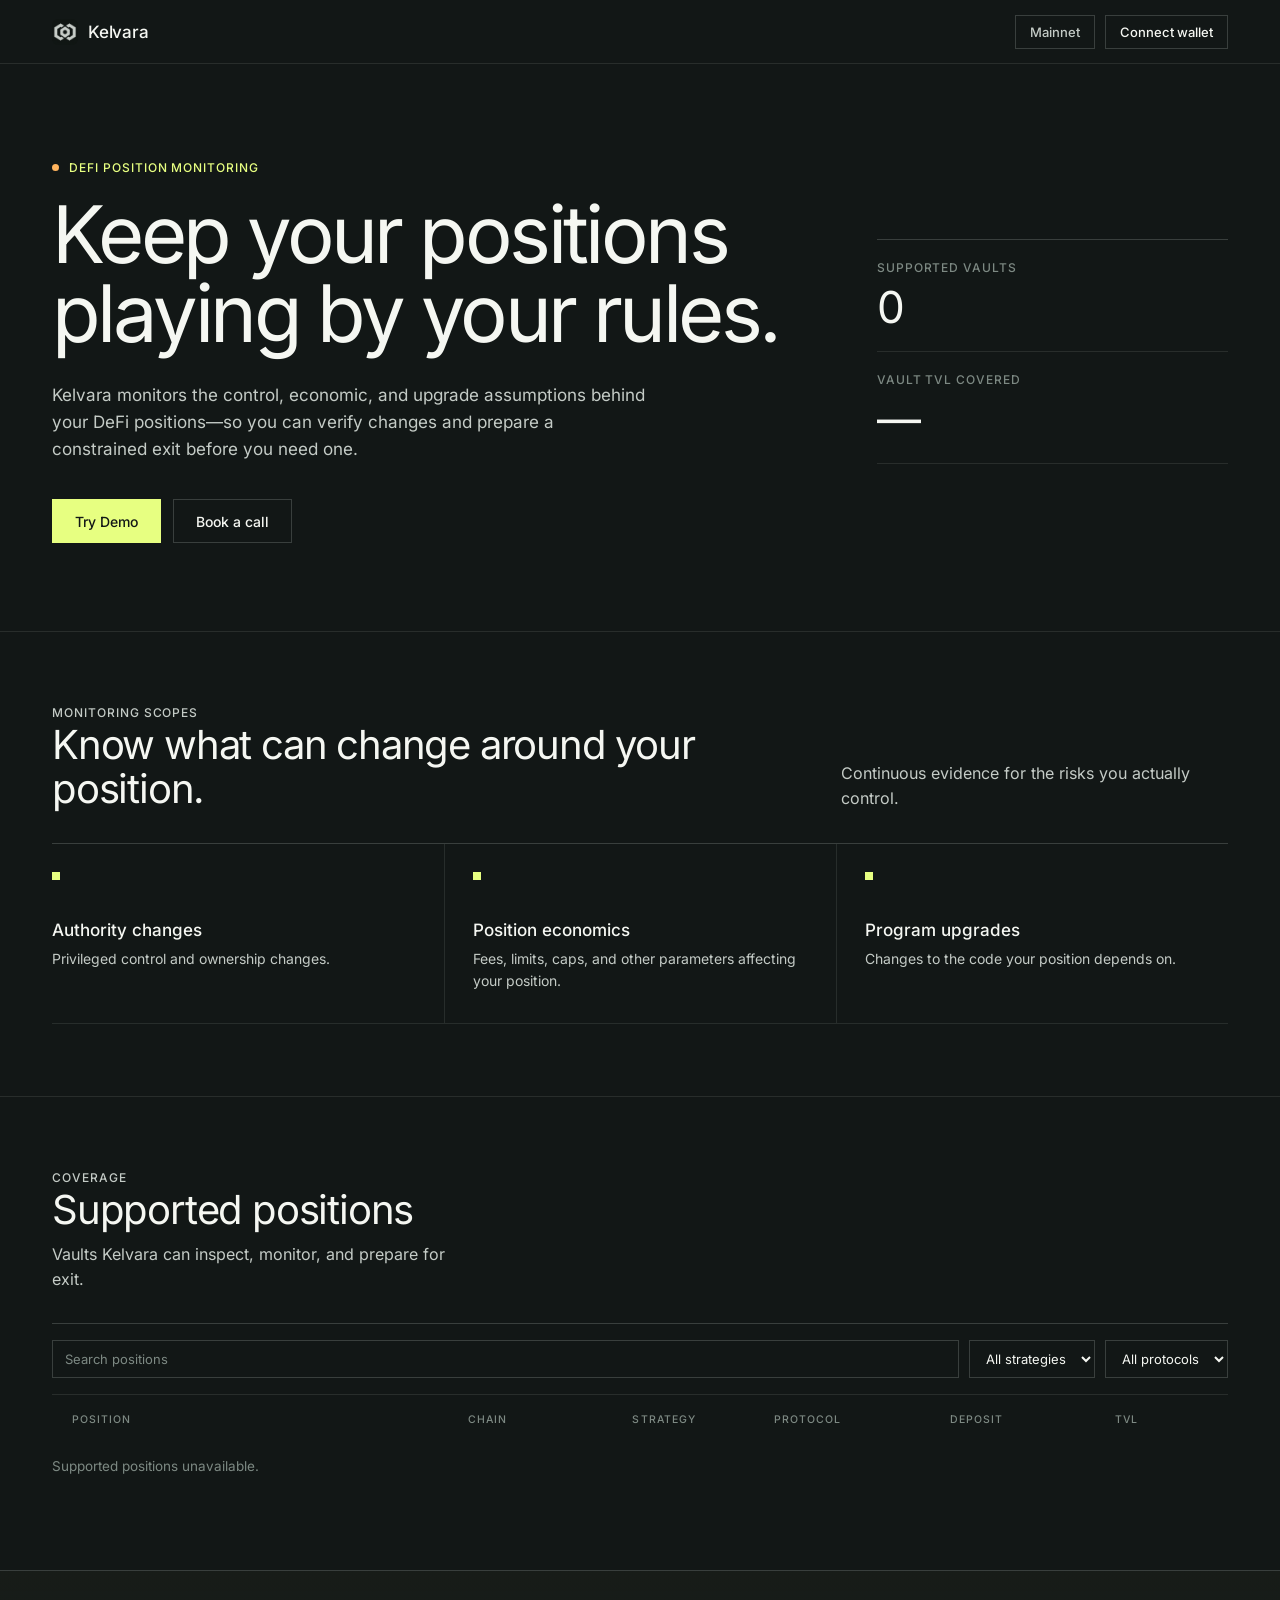
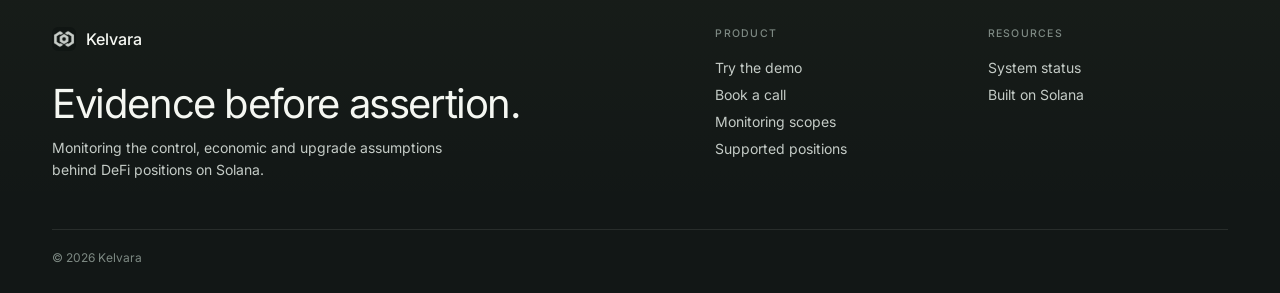
==== commit 3a582486: "Stage v4.5.0 UI with governance view v2 and token icons" ====
--- a/index.html
+++ b/index.html
@@ -7,12 +7,10 @@
 <link rel="icon" href="/favicon.svg?v=theme-1" type="image/svg+xml">
 <script src="/assets/posthog.js"></script>
 <style>
-/* Landing in the console's Carbon Plain theme: one Carbon surface, hairline rules, Citron accent, Inter and JetBrains Mono. */
+/* Landing in the console's Carbon Plain theme: one Carbon surface, hairline rules, Citron accent, one type family (Inter). Labels that were monospace use the same family, uppercase and tracked, as the console does. */
 @font-face{font-family:"Inter";font-weight:400;font-display:swap;src:url(/assets/fonts/inter-latin-400-normal.woff2) format("woff2")}
 @font-face{font-family:"Inter";font-weight:500;font-display:swap;src:url(/assets/fonts/inter-latin-500-normal.woff2) format("woff2")}
-@font-face{font-family:"JetBrains Mono";font-weight:400;font-display:swap;src:url(/assets/fonts/jetbrains-mono-latin-400-normal.woff2) format("woff2")}
-@font-face{font-family:"JetBrains Mono";font-weight:500;font-display:swap;src:url(/assets/fonts/jetbrains-mono-latin-500-normal.woff2) format("woff2")}
-:root{--night:#121716;--panel:#161c1a;--raise:#252D29;--bone:#F5F7F2;--text:#C4CBC6;--dim:#7D8983;--hair:rgba(196,203,198,.12);--hair2:rgba(196,203,198,.22);--accent:#E7FF81;--warn:#FFB45E;--alarm:#FF4D4D;--sans:"Inter",ui-sans-serif,system-ui,-apple-system,"Segoe UI",sans-serif;--mono:"JetBrains Mono",ui-monospace,SFMono-Regular,Menlo,monospace;--max:1240px;color-scheme:dark}
+:root{--night:#121716;--panel:#161c1a;--raise:#252D29;--bone:#F5F7F2;--text:#C4CBC6;--dim:#7D8983;--hair:rgba(196,203,198,.12);--hair2:rgba(196,203,198,.22);--accent:#E7FF81;--warn:#FFB45E;--alarm:#FF4D4D;--sans:"Inter",ui-sans-serif,system-ui,-apple-system,"Segoe UI",sans-serif;--mono:var(--sans);--max:1240px;color-scheme:dark}
 *{box-sizing:border-box}
 html{scroll-behavior:smooth}
 body{margin:0;background:var(--night);color:var(--text);font-family:var(--sans);-webkit-font-smoothing:antialiased}
@@ -26,7 +24,7 @@
 .wordmark{display:flex;align-items:center;gap:10px;font-weight:500;font-size:17px;color:var(--bone);letter-spacing:-.01em}
 .mark{width:26px;height:26px;border-radius:6px}
 .nav{display:flex;align-items:center;gap:10px}
-.tag,.wallet-chip{display:inline-flex;align-items:center;min-height:34px;padding:0 14px;border:1px solid var(--hair2);border-radius:0;background:none;color:var(--bone);font:12px var(--mono);cursor:pointer}
+.tag,.wallet-chip{display:inline-flex;align-items:center;min-height:34px;padding:0 14px;border:1px solid var(--hair2);border-radius:0;background:none;color:var(--bone);font:500 13px var(--sans);cursor:pointer}
 .tag{color:var(--text)}
 :is(.tag,.wallet-chip):hover{border-color:var(--accent)}
 .wallet-control{display:flex;align-items:center;gap:8px}
@@ -36,7 +34,7 @@
 
 /* Hero: statement on the left, live catalog figures on the right. */
 .hero{display:grid;grid-template-columns:minmax(0,1.5fr) minmax(280px,.7fr);gap:72px;align-items:center;padding-top:96px;padding-bottom:88px}
-.eyebrow,.kicker{display:flex;align-items:center;gap:10px;margin:0 0 20px;font:500 11px var(--mono);letter-spacing:.12em;text-transform:uppercase;color:var(--accent)}
+.eyebrow,.kicker{display:flex;align-items:center;gap:10px;margin:0 0 20px;font:500 12px var(--sans);letter-spacing:.08em;text-transform:uppercase;color:var(--accent)}
 .kicker{color:var(--dim);margin-bottom:14px}
 .landing-health-dot{width:7px;height:7px;border-radius:50%;background:var(--dim)}
 .landing-health-dot[data-state="running"]{background:var(--accent);box-shadow:0 0 0 3px rgba(231,255,129,.16)}
@@ -51,7 +49,7 @@
 .button:disabled{opacity:.45;cursor:not-allowed}
 .metric-stack{display:grid;border-top:1px solid var(--hair2)}
 .metric{padding:20px 0 22px;border-bottom:1px solid var(--hair)}
-.metric-label{display:block;font:11px var(--mono);letter-spacing:.1em;text-transform:uppercase;color:var(--dim)}
+.metric-label{display:block;font:500 12px var(--sans);letter-spacing:.08em;text-transform:uppercase;color:var(--dim)}
 .metric strong{display:block;margin-top:10px;font-weight:400;font-size:44px;line-height:1;letter-spacing:-.03em;color:var(--bone)}
 .metric small{display:block;margin-top:8px;font:12px var(--mono);color:var(--dim)}
 .metric small:empty{display:none}
@@ -134,14 +132,14 @@
 .panel-head{padding:22px 56px 18px 24px;border-bottom:1px solid var(--hair)}
 .panel-head small{display:block;margin-bottom:8px;font:500 10.5px var(--mono);letter-spacing:.12em;text-transform:uppercase;color:var(--accent)}
 .panel-head h2{margin:0;font-weight:400;font-size:22px;letter-spacing:-.02em;color:var(--bone)}
-.panel-head p{margin:6px 0 0;font-size:13.5px;line-height:1.5;color:var(--text)}
+.panel-head p{margin:6px 0 0;font-size:14px;line-height:1.5;color:var(--text)}
 .panel-head p:empty{display:none}
 .wallet-options{display:grid;gap:2px;padding:8px}
 .wallet-options button{display:grid;grid-template-columns:28px minmax(0,1fr) 16px;align-items:center;gap:14px;min-height:60px;padding:10px 14px;border:1px solid transparent;background:none;color:var(--bone);font-size:14.5px;text-align:left;cursor:pointer}
 .wallet-options button:hover{border-color:var(--hair2);background:rgba(196,203,198,.035)}
 .wallet-options button[aria-current="true"]{border-color:rgba(231,255,129,.45);background:rgba(231,255,129,.04)}
-.wallet-options button[aria-current="true"] .option-arrow{font-size:0}
-.wallet-options button[aria-current="true"] .option-arrow:before{content:"✓";font-size:14px;color:var(--accent)}
+.wallet-options button[aria-current="true"] .option-arrow{position:relative;color:transparent}
+.wallet-options button[aria-current="true"] .option-arrow:before{content:"✓";position:absolute;right:0;font-size:14px;color:var(--accent)}
 #wallet-selector .wallet-options button:after{content:"→";color:var(--dim)}
 #wallet-selector .wallet-options button:hover:after{color:var(--accent)}
 .wallet-options img{width:28px;height:28px}
@@ -153,7 +151,7 @@
 .wallet-options button:hover :is(.option-arrow,.option-icon){color:var(--accent)}
 #network-selector-status{margin:0;padding:0 24px 16px;font:12px var(--mono);color:var(--dim)}
 #network-selector-status:empty{display:none}
-.wallet-close{position:absolute;top:16px;right:16px;width:32px;height:32px;border:0;background:none;color:var(--dim);font-size:22px;cursor:pointer}
+.wallet-close{position:absolute;top:10px;right:10px;width:44px;height:44px;border:0;background:none;color:var(--dim);font-size:22px;cursor:pointer}
 .wallet-close:hover{color:var(--bone)}
 
 @media(max-width:1000px){.hero{grid-template-columns:1fr;gap:48px;padding-top:64px;padding-bottom:64px}
@@ -194,6 +192,10 @@
 :is(.wordmark,.tag,.wallet-chip,.footer-brand){min-height:44px}
 .footer-cols :is(a,button){min-height:44px;padding:0}
 }
+@media(max-width:430px){.wrap{padding-left:16px;padding-right:16px}
+.topbar{padding:0 16px}
+.footer-inner{padding-left:16px;padding-right:16px}
+}
 @media(prefers-reduced-motion:reduce){html{scroll-behavior:auto}
 *{animation-duration:.01ms!important;transition-duration:.01ms!important}
 }
@@ -204,8 +206,8 @@
 <div id="wallet-selector" class="wallet-modal" hidden role="dialog" aria-modal="true" aria-labelledby="wallet-selector-title"><div class="wallet-panel"><header class="panel-head"><small>Wallet</small><h2 id="wallet-selector-title">Connect a wallet</h2><p id="wallet-selector-message">Select an installed Solana wallet.</p></header><button id="wallet-selector-close" class="wallet-close" type="button" aria-label="Close">×</button><div class="wallet-options"><button type="button" data-wallet="phantom"><img src="/assets/wallets/phantom.svg" alt="">Phantom</button><button type="button" data-wallet="solflare"><img src="/assets/wallets/solflare.svg" alt="">Solflare</button><button type="button" data-wallet="backpack"><img src="/assets/wallets/backpack.svg" alt="">Backpack</button></div></div></div>
 <main>
 <section class="hero wrap"><div><p class="eyebrow"><span id="landing-health-status" class="landing-health-dot" role="status" aria-label="Backend status: checking" data-state="loading"></span>DEFI POSITION MONITORING</p><h1>Keep your positions playing by your rules.</h1><p class="lead">Kelvara monitors the control, economic, and upgrade assumptions behind your DeFi positions—so you can verify changes and prepare a constrained exit before you need one.</p><div class="hero-actions"><button class="button" id="live-demo" type="button">Try Demo</button><a class="button" href="https://calendly.com/andrzej-santocki/30min" target="_blank" rel="noopener">Book a call</a></div></div><div class="metric-stack"><article class="metric"><span class="metric-label">Supported vaults</span><strong id="vault-count" aria-live="polite" aria-busy="true">—</strong></article><article class="metric"><span class="metric-label">Vault TVL covered</span><strong id="vault-tvl" aria-live="polite" aria-busy="true">—</strong><small id="vault-tvl-asof"></small></article></div></section>
-<section class="section" id="scopes"><div class="wrap"><div class="section-head"><div><p class="kicker">MONITORING SCOPES</p><h2>Know what can change around your position.</h2></div><p>Continuous evidence for the risks you actually control.</p></div><div class="scopes"><article class="scope scope-authority"><span class="scope-dot" aria-hidden="true"></span><h3>Authority Changes</h3><p>Privileged control and ownership changes.</p></article><article class="scope scope-economics"><span class="scope-dot" aria-hidden="true"></span><h3>Position Economics</h3><p>Fees, limits, caps, and other parameters affecting your position.</p></article><article class="scope scope-program"><span class="scope-dot" aria-hidden="true"></span><h3>Program Upgrades</h3><p>Changes to the code your position depends on.</p></article></div></div></section>
-<section class="section" id="assets"><div class="wrap"><div class="section-head"><div><p class="kicker">COVERAGE</p><h2>Supported Positions</h2><p>Vaults Kelvara can inspect, monitor, and prepare for exit.</p></div></div><div class="catalog"><div class="catalog-tools"><input id="asset-search" data-search type="search" placeholder="Search positions" aria-label="Search positions"><select id="type-filter" aria-label="Strategy filter"><option value="">All strategies</option><option value="RWA Yield">RWA Yield</option></select><select id="protocol-filter" aria-label="Protocol filter"><option value="">All protocols</option><option value="Kamino">Kamino</option></select></div><table class="table"><thead><tr><th>Position</th><th>Chain</th><th>Strategy</th><th>Protocol</th><th>Deposit</th><th>TVL</th></tr></thead><tbody id="asset-list"></tbody></table><div id="mobile-position-list" class="mobile-position-list" aria-label="Supported positions"></div><button id="mobile-position-more" class="mobile-position-more" type="button">View all supported positions</button><div class="empty" id="no-results" hidden>No assets match these filters.</div><p class="empty" id="catalog-status" role="status" hidden></p></div></div></section>
+<section class="section" id="scopes"><div class="wrap"><div class="section-head"><div><p class="kicker">MONITORING SCOPES</p><h2>Know what can change around your position.</h2></div><p>Continuous evidence for the risks you actually control.</p></div><div class="scopes"><article class="scope scope-authority"><span class="scope-dot" aria-hidden="true"></span><h3>Authority changes</h3><p>Privileged control and ownership changes.</p></article><article class="scope scope-economics"><span class="scope-dot" aria-hidden="true"></span><h3>Position economics</h3><p>Fees, limits, caps, and other parameters affecting your position.</p></article><article class="scope scope-program"><span class="scope-dot" aria-hidden="true"></span><h3>Program upgrades</h3><p>Changes to the code your position depends on.</p></article></div></div></section>
+<section class="section" id="assets"><div class="wrap"><div class="section-head"><div><p class="kicker">COVERAGE</p><h2>Supported positions</h2><p>Vaults Kelvara can inspect, monitor, and prepare for exit.</p></div></div><div class="catalog"><div class="catalog-tools"><input id="asset-search" data-search type="search" placeholder="Search positions" aria-label="Search positions"><select id="type-filter" aria-label="Strategy filter"><option value="">All strategies</option><option value="RWA Yield">RWA Yield</option></select><select id="protocol-filter" aria-label="Protocol filter"><option value="">All protocols</option><option value="Kamino">Kamino</option></select></div><table class="table"><thead><tr><th>Position</th><th>Chain</th><th>Strategy</th><th>Protocol</th><th>Deposit</th><th>TVL</th></tr></thead><tbody id="asset-list"></tbody></table><div id="mobile-position-list" class="mobile-position-list" aria-label="Supported positions"></div><button id="mobile-position-more" class="mobile-position-more" type="button">View all supported positions</button><div class="empty" id="no-results" hidden>No assets match these filters.</div><p class="empty" id="catalog-status" role="status" hidden></p></div></div></section>
 </main><footer class="footer"><div class="footer-inner"><div class="footer-top"><div class="footer-left"><a class="footer-brand" href="/"><img src="/icon.png" alt="">Kelvara</a><p class="footer-statement">Evidence before assertion.</p><p class="footer-copy">Monitoring the control, economic and upgrade assumptions behind DeFi positions on Solana.</p></div><nav class="footer-cols" aria-label="Footer"><div><h3>Product</h3><button type="button" data-landing-demo>Try the demo</button><a href="https://calendly.com/andrzej-santocki/30min" target="_blank" rel="noopener">Book a call</a><a href="#scopes">Monitoring scopes</a><a href="#assets">Supported positions</a></div><div><h3>Resources</h3><a href="https://status.kelvara.xyz/" target="_blank" rel="noopener noreferrer">System status</a><a class="footer-solana" href="https://solana.com" target="_blank" rel="noopener noreferrer"><span>Built on Solana</span><img src="/assets/networks/solana.svg" alt=""></a></div></nav></div><div class="footer-bottom"><span class="footer-copy">© <span data-current-year></span> Kelvara</span></div></div></footer>
 <script data-wallet-module>
 (()=>{const q=s=>document.querySelector(s), modal=q('#wallet-selector'), networkModal=q('#network-selector'), msg=q('#wallet-selector-message'), chip=q('#wallet-chip'), addr=q('#wallet-chip-address'), off=q('#wallet-disconnect'), realm=q('#realm-label'), LANDING_CONTEXT_KEY='kelvara_landing_context',CONTEXTS={mainnet:{network:'mainnet-beta',mode:'normal',catalogId:'mainnet-beta'},devnet:{network:'devnet',mode:'normal',catalogId:'devnet'},'devnet-demo':{network:'devnet',mode:'demo',catalogId:'devnet-demo'}},GENESIS={"mainnet-beta":"5eykt4UsFv8P8NJdTREpY1vzqKqZKvdpKuc147dw2N9d",devnet:"EtWTRABZaYq6iMfeYKouRu166VU2xqa1wcaWoxPkrZBG"};let current=null,network=null,mode=null,currentContext=null;
@@ -243,5 +245,5 @@
 })();
 </script>
 <script>document.querySelectorAll('[data-current-year]').forEach(node=>node.textContent=String(new Date().getFullYear()))</script>
-<script type="module">import{publishUiVersion}from'/ui-version.js';publishUiVersion({scriptUrl:new URL('/app.js?v=protection-scope-20261013-2',location.href).href,healthUrl:new URL('/healthz',location.href).href});</script>
+<script type="module">import{publishUiVersion}from'/ui-version.js';publishUiVersion({scriptUrl:new URL('/app.js?v=protection-scope-20261013-2',location.href).href,healthUrl:new URL('/healthz',location.hostname==='app.kelvara.xyz'?'https://api.kelvara.xyz':location.href).href});</script>
 </body></html>
